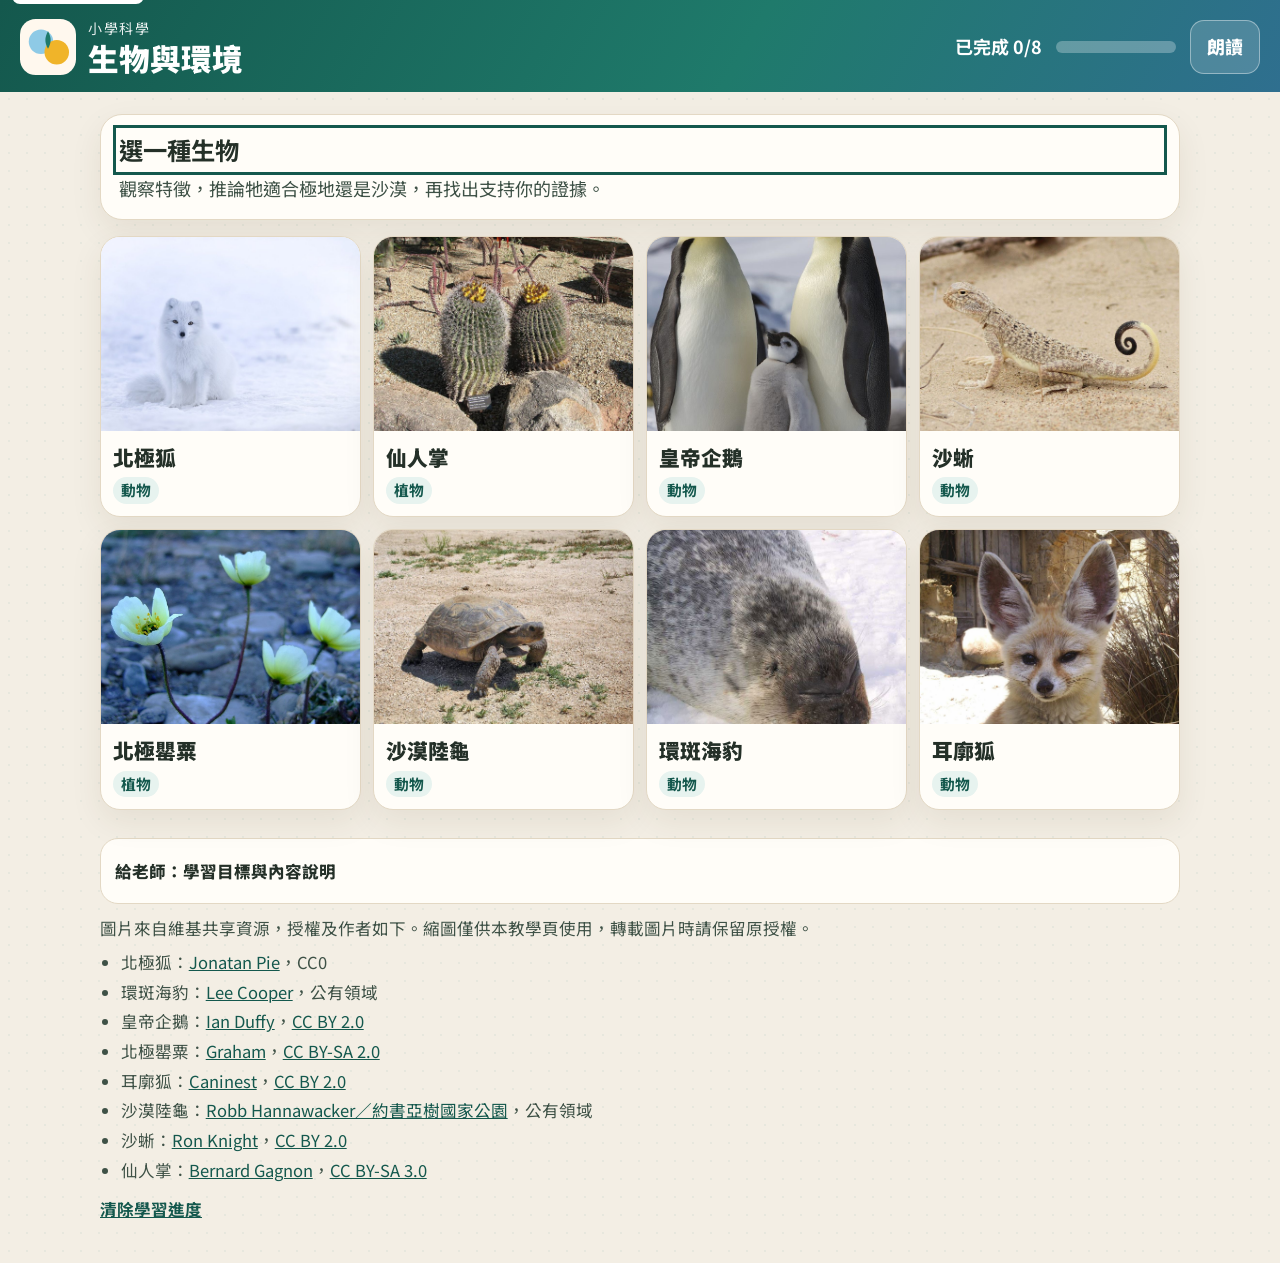
==== index.html @ 273da356 "Add a Traditional Chinese organisms-and-environment activity. Students observe eight polar and deser" ====
<!DOCTYPE html>
<html lang="zh-HK">
<head>
  <meta charset="utf-8">
  <meta name="viewport" content="width=device-width, initial-scale=1">
  <meta name="description" content="小學科學互動：觀察動植物特徵，推論牠們適應極地還是沙漠，並用證據支持判斷。">
  <meta name="theme-color" content="#1f7a6b">
  <title>生物與環境｜小學科學互動</title>
  <link rel="icon" href="favicon.svg" type="image/svg+xml">
  <link rel="preconnect" href="https://fonts.googleapis.com">
  <link rel="preconnect" href="https://fonts.gstatic.com" crossorigin>
  <link href="https://fonts.googleapis.com/css2?family=Noto+Sans+TC:wght@400;500;700;900&amp;display=swap" rel="stylesheet">
  <link rel="stylesheet" href="css/style.css?v=1">
</head>
<body>
  <a class="skip" href="#main">跳到主要內容</a>
  <header class="site-header">
    <div class="brand">
      <svg class="mark" viewBox="0 0 64 64" aria-hidden="true">
        <rect width="64" height="64" rx="18" fill="#fff8ee"/>
        <circle cx="24" cy="26" r="14" fill="#8ecae6"/>
        <circle cx="42" cy="38" r="14" fill="#f0b429"/>
        <path d="M32 14c4 7 4 13 0 20-4-7-4-13 0-20z" fill="#1f7a6b"/>
      </svg>
      <div>
        <p class="eyebrow">小學科學</p>
        <h1>生物與環境</h1>
      </div>
    </div>
    <div class="header-tools">
      <p id="progress-label" class="progress-label">已完成 0/8</p>
      <div id="progress-track" class="progress-track" role="progressbar" aria-valuemin="0" aria-valuemax="8" aria-valuenow="0" aria-labelledby="progress-label">
        <span id="progress-bar"></span>
      </div>
      <button type="button" id="speak-btn" class="btn btn-ghost" aria-pressed="false">朗讀</button>
    </div>
  </header>

  <main id="main">
    <div id="app"></div>
  </main>

  <footer class="site-footer">
    <details class="teacher">
      <summary>給老師：學習目標與內容說明</summary>
      <div class="teacher-body">
        <section>
          <h2>知識和理解</h2>
          <ul>
            <li>知道一些不同的自然環境。</li>
            <li>連繫常見的動植物與自然環境。</li>
            <li>列舉一些動物適應環境的特徵的例子。</li>
            <li>列舉一些植物適應環境的特徵的例子。</li>
          </ul>
        </section>
        <section>
          <h2>技能</h2>
          <p>進行觀察活動，根據觀察結果提出合理的推論；搜集資料，根據資料作出簡單解釋。</p>
        </section>
        <section>
          <h2>價值觀</h2>
          <p>欣賞生物適應環境的能力；尊重生命，愛護動植物，保護生態環境。</p>
        </section>
        <section>
          <h2>國家安全教育／生態安全</h2>
          <p>良好生態環境是民生福祉；加強生態保護（如生物物種安全）；生物與環境互相依存；保育環境、珍惜善用地球資源並樂於實踐。對應《香港國家安全教育課程框架（2025）》學習元素 2.7（生態安全）。</p>
        </section>
        <section>
          <h2>活動生物（供備課）</h2>
          <p>極地：北極狐、環斑海豹、皇帝企鵝（南極）、北極罌粟。沙漠：耳廓狐（芬內克狐）、沙漠陸龜、沙蜥、仙人掌（桶形仙人掌）。</p>
          <p>沙漠陸龜指北美沙漠陸龜（<em>Gopherus agassizii</em>）。沙蜥照片為蟾頭沙蜥（<em>Phrynocephalus mystaceus</em>）。本活動不使用北極熊、海象、刺蝟、駱駝、狐獴、非洲盾臂龜、非洲跳鼠。</p>
          <p>操作：可點選或拖曳。鍵盤可用 Tab 移動、Enter 確認。頁首「朗讀」會用瀏覽器語音讀出短提示（偏好 zh-HK）。</p>
        </section>
      </div>
    </details>
    <p class="footer-note">圖片來自維基共享資源，授權及作者如下。縮圖僅供本教學頁使用，轉載圖片時請保留原授權。</p>
    <ul class="credits">
      <li>北極狐：<a href="https://commons.wikimedia.org/wiki/File:Vulpes_lagopus_in_Iceland.jpg">Jonatan Pie</a>，CC0</li>
      <li>環斑海豹：<a href="https://commons.wikimedia.org/wiki/File:Ringedsealportrait.jpg">Lee Cooper</a>，公有領域</li>
      <li>皇帝企鵝：<a href="https://commons.wikimedia.org/wiki/File:Aptenodytes_forsteri_-Snow_Hill_Island,_Antarctica_-adults_and_juvenile-8.jpg">Ian Duffy</a>，<a href="https://creativecommons.org/licenses/by/2.0/">CC BY 2.0</a></li>
      <li>北極罌粟：<a href="https://commons.wikimedia.org/wiki/File:Papaver_radicatum_flowers.jpg">Graham</a>，<a href="https://creativecommons.org/licenses/by-sa/2.0/">CC BY-SA 2.0</a></li>
      <li>耳廓狐：<a href="https://commons.wikimedia.org/wiki/File:Fennec_Fox_Ears_(4394678079).jpg">Caninest</a>，<a href="https://creativecommons.org/licenses/by/2.0/">CC BY 2.0</a></li>
      <li>沙漠陸龜：<a href="https://commons.wikimedia.org/wiki/File:Desert_tortoise_(Gopherus_agassizii).jpg">Robb Hannawacker／約書亞樹國家公園</a>，公有領域</li>
      <li>沙蜥：<a href="https://commons.wikimedia.org/wiki/File:Secret_Toadhead_Agama_(Phrynocephalus_mystaceus)_(8603768596).jpg">Ron Knight</a>，<a href="https://creativecommons.org/licenses/by/2.0/">CC BY 2.0</a></li>
      <li>仙人掌：<a href="https://commons.wikimedia.org/wiki/File:Fishhook_Barrel_Cactus.jpg">Bernard Gagnon</a>，<a href="https://creativecommons.org/licenses/by-sa/3.0/">CC BY-SA 3.0</a></li>
    </ul>
    <p class="footer-actions">
      <button type="button" id="reset-btn" class="text-btn">清除學習進度</button>
    </p>
  </footer>
  <div id="live" class="visually-hidden" aria-live="polite"></div>
  <noscript><p class="noscript">請啟用 JavaScript，才能進行觀察和判斷活動。</p></noscript>
  <script src="js/app.js?v=1"></script>
</body>
</html>
---- css/style.css ----
:root {
  --ink: #243028;
  --ink-soft: #3e5146;
  --paper: #f3eee4;
  --card: #fffdf8;
  --teal: #1f7a6b;
  --teal-dark: #14584d;
  --line: #e3d8c4;
  --sun: #e39b3a;
  --ok: #1f7a4a;
  --warn-bg: #fff4d8;
  --warn-ink: #6a4510;
  --shadow: 0 12px 32px rgba(70, 48, 18, 0.08);
  --radius: 22px;
  --header-h: auto;
  font-family: "Noto Sans TC", "PingFang HK", "PingFang TC", "Microsoft JhengHei", "Heiti TC", sans-serif;
}

* { box-sizing: border-box; }

html { font-size: 18px; }

body {
  margin: 0;
  color: var(--ink);
  background-color: var(--paper);
  background-image: radial-gradient(rgba(31, 122, 107, 0.06) 1.1px, transparent 1.2px);
  background-size: 18px 18px;
  line-height: 1.55;
  min-height: 100vh;
}

img { max-width: 100%; display: block; }

button, input { font: inherit; color: inherit; }

button { cursor: pointer; }

h1, h2, h3, p { margin: 0; }

a { color: var(--teal-dark); }

.skip {
  position: absolute;
  left: 12px;
  top: -40px;
  background: #fff;
  color: var(--ink);
  padding: 8px 12px;
  z-index: 20;
  border-radius: 8px;
}

.skip:focus { top: 8px; }

.visually-hidden {
  position: absolute;
  width: 1px;
  height: 1px;
  padding: 0;
  margin: -1px;
  overflow: hidden;
  clip: rect(0, 0, 0, 0);
  white-space: nowrap;
  border: 0;
}

:focus-visible {
  outline: 3px solid var(--teal-dark);
  outline-offset: 3px;
}

.site-header {
  display: flex;
  flex-wrap: wrap;
  align-items: center;
  justify-content: space-between;
  gap: 16px 24px;
  padding: 18px 20px 16px;
  background: linear-gradient(120deg, #14584d 0%, #1f7a6b 58%, #2f6f8f 100%);
  color: #fff;
}

.brand { display: flex; align-items: center; gap: 12px; }

.mark { width: 56px; height: 56px; flex: none; }

.eyebrow {
  font-size: 0.78rem;
  letter-spacing: 0.12em;
  opacity: 0.9;
}

.site-header h1 {
  font-size: 1.7rem;
  font-weight: 900;
  line-height: 1.2;
}

.header-tools {
  display: flex;
  flex-wrap: wrap;
  align-items: center;
  gap: 10px 14px;
  min-width: min(100%, 280px);
}

.progress-label { font-weight: 700; }

.progress-track {
  flex: 1 1 120px;
  height: 12px;
  background: rgba(255, 255, 255, 0.28);
  border-radius: 999px;
  overflow: hidden;
  min-width: 120px;
}

.progress-track span {
  display: block;
  height: 100%;
  width: 0;
  background: #ffe08a;
  border-radius: inherit;
}

main {
  width: min(1080px, calc(100% - 28px));
  margin: 22px auto 28px;
}

.lede {
  background: var(--card);
  border: 1px solid var(--line);
  border-radius: var(--radius);
  padding: 16px 18px;
  box-shadow: var(--shadow);
  margin-bottom: 16px;
}

.lede h2 { font-size: 1.35rem; margin-bottom: 6px; }

.lede p { color: var(--ink-soft); }

.done-banner {
  margin-top: 12px;
  background: #e7f6ee;
  color: #14584d;
  border-radius: 14px;
  padding: 10px 12px;
  font-weight: 700;
}

.card-grid {
  display: grid;
  grid-template-columns: repeat(2, minmax(0, 1fr));
  gap: 12px;
}

.org-card {
  display: flex;
  flex-direction: column;
  text-align: left;
  padding: 0;
  border: 1px solid var(--line);
  background: var(--card);
  border-radius: 20px;
  overflow: hidden;
  box-shadow: var(--shadow);
  min-height: 100%;
}

.org-card .photo,
.org-card .ph {
  aspect-ratio: 4 / 3;
  width: 100%;
  object-fit: cover;
  background: #efe6d4;
}

.org-card .meta { padding: 10px 12px 12px; }

.org-card .name {
  display: block;
  font-size: 1.15rem;
  font-weight: 900;
}

.kind {
  display: inline-block;
  margin-top: 4px;
  font-size: 0.82rem;
  font-weight: 700;
  color: var(--teal-dark);
  background: #e7f3ef;
  border-radius: 999px;
  padding: 2px 8px;
}

.org-card.is-done { box-shadow: inset 0 0 0 3px #8dccab; }

.done-tag {
  display: inline-block;
  margin-left: 6px;
  font-size: 0.78rem;
  font-weight: 700;
  color: var(--ok);
}

.play {
  display: grid;
  gap: 14px;
}

.dossier, .stage, .result-card, .notice {
  background: var(--card);
  border: 1px solid var(--line);
  border-radius: var(--radius);
  box-shadow: var(--shadow);
}

.dossier { overflow: hidden; }

.dossier .photo,
.dossier .ph { width: 100%; aspect-ratio: 4 / 3; object-fit: cover; background: #efe6d4; }

.dossier-body { padding: 14px 14px 16px; }

.dossier h2 { font-size: 1.5rem; }

.alias { color: var(--ink-soft); font-size: 0.92rem; }

.obs-details { margin-top: 10px; }

.obs-details summary {
  font-weight: 800;
  cursor: pointer;
  min-height: 44px;
  display: flex;
  align-items: center;
}

.obs { margin: 0; padding-left: 1.15rem; }

.obs li { margin: 6px 0; }

.credit {
  margin-top: 10px;
  color: var(--ink-soft);
  font-size: 0.75rem;
}

.stage { padding: 14px; }

.steps {
  display: flex;
  gap: 8px;
  padding: 0;
  margin: 0 0 14px;
  list-style: none;
}

.steps button {
  flex: 1;
  min-height: 48px;
  border-radius: 14px;
  border: 1px solid var(--line);
  background: #f7f3ea;
  font-weight: 700;
}

.steps button[aria-current="step"] {
  background: var(--teal);
  color: #fff;
  border-color: var(--teal);
}

.steps button:disabled {
  opacity: 0.55;
  cursor: not-allowed;
}

.stage h2 { font-size: 1.35rem; margin-bottom: 8px; }

.help { color: var(--ink-soft); margin-bottom: 12px; }

.habitats {
  display: grid;
  gap: 12px;
}

.zone {
  position: relative;
  isolation: isolate;
  min-height: 168px;
  border: 3px solid transparent;
  border-radius: 24px;
  overflow: hidden;
  text-align: left;
  padding: 16px;
  color: #14384c;
}

.zone-polar .scene,
.zone-desert .scene {
  position: absolute;
  inset: 0;
  z-index: -1;
}

.zone-polar .scene {
  background:
    radial-gradient(circle at 16% 24%, #fff 0 16px, transparent 17px),
    radial-gradient(circle at 78% 20%, rgba(255, 255, 255, 0.95) 0 3px, transparent 4px),
    radial-gradient(circle at 68% 32%, rgba(255, 255, 255, 0.95) 0 2px, transparent 3px),
    radial-gradient(circle at 30% 18%, rgba(255, 255, 255, 0.8) 0 2px, transparent 3px),
    linear-gradient(180deg, transparent 58%, rgba(255, 255, 255, 0.72) 58% 68%, transparent 68%),
    linear-gradient(180deg, #8ecae6 0%, #e9f6fb 62%, #d5ebe4 100%);
}

.zone-desert .scene {
  background:
    radial-gradient(circle at 84% 26%, #fff6d0 0 26px, #f0b429 29px, transparent 31px),
    radial-gradient(ellipse at 30% 125%, #e7b56a 0 48%, transparent 49%),
    radial-gradient(ellipse at 78% 140%, #c9843d 0 55%, transparent 56%),
    linear-gradient(180deg, #f2c14d 0%, #f8ddaa 48%, #f4e3c4 100%);
}

.zone-desert { color: #5c320c; }

.zone-kicker { display: block; font-weight: 700; font-size: 0.95rem; }

.zone-name { display: block; font-size: 2rem; font-weight: 900; line-height: 1.15; }

.zone.is-selected {
  border-color: var(--teal-dark);
  box-shadow: 0 0 0 4px rgba(31, 122, 107, 0.28);
}

.zone.is-hover, .drop-zone.is-hover, .chip-pool.is-hover {
  outline: 4px solid var(--teal-dark);
  outline-offset: 2px;
}

.token-row { margin-bottom: 12px; }

.token {
  display: inline-flex;
  align-items: center;
  gap: 8px;
  min-height: 56px;
  padding: 6px 14px 6px 6px;
  background: #fff;
  border-radius: 999px;
  border: 1px solid var(--line);
  box-shadow: var(--shadow);
  touch-action: none;
  cursor: grab;
  user-select: none;
}

.token img, .token .ph-mini {
  width: 44px;
  height: 44px;
  border-radius: 50%;
  object-fit: cover;
}

.picked-habitat {
  display: flex;
  flex-wrap: wrap;
  align-items: center;
  gap: 8px;
  margin-bottom: 12px;
}

.pill {
  display: inline-flex;
  align-items: center;
  min-height: 40px;
  padding: 4px 12px;
  border-radius: 999px;
  background: #e7f3ef;
  color: var(--teal-dark);
  font-weight: 800;
}

.evidence-layout { display: grid; gap: 12px; }

.chip-pool, .drop-zone {
  border-radius: 18px;
  padding: 12px;
}

.chip-pool {
  background: #f7f3ea;
  border: 1px dashed #d9cbb3;
  display: flex;
  flex-wrap: wrap;
  gap: 10px;
  align-content: flex-start;
  min-height: 88px;
}

.pool-label, .drop-label {
  flex: 1 1 100%;
  font-weight: 800;
  font-size: 0.95rem;
}

.drop-zone {
  background: #f3faf6;
  border: 3px dashed #8dccab;
  min-height: 168px;
  display: flex;
  flex-wrap: wrap;
  gap: 10px;
  align-content: flex-start;
}

.drop-zone.is-ready { border-style: solid; border-color: var(--ok); }

.chip {
  flex: 1 1 150px;
  min-height: 52px;
  padding: 10px 14px;
  border-radius: 16px;
  border: 2px solid #e4d7c2;
  background: #fff;
  text-align: left;
  font-weight: 700;
  touch-action: none;
  user-select: none;
  line-height: 1.35;
}

.chip.in-zone {
  border-color: #8dccab;
  background: #fff;
}

.chip.in-zone::before { content: "✓ "; color: var(--ok); }

.drop-empty {
  flex: 1 1 100%;
  color: var(--ink-soft);
  margin: 8px 0 0;
}

.notice {
  margin: 12px 0 0;
  padding: 12px 14px;
  background: var(--warn-bg);
  color: var(--warn-ink);
  font-weight: 700;
}

.action-bar {
  display: flex;
  flex-wrap: wrap;
  gap: 8px;
  margin-top: 14px;
  padding-bottom: env(safe-area-inset-bottom);
}

.btn {
  min-height: 52px;
  padding: 12px 16px;
  border-radius: 14px;
  border: 2px solid transparent;
  font-weight: 800;
}

.btn-primary { background: var(--teal); color: #fff; flex: 1 1 220px; }

.btn-primary:disabled, .btn-primary[aria-disabled="true"] {
  background: #d7d0c3;
  color: #5e584e;
  cursor: not-allowed;
}

.btn-secondary {
  background: #fff;
  border-color: var(--line);
  flex: 1 1 140px;
}

.btn-ghost {
  background: rgba(255, 255, 255, 0.16);
  color: #fff;
  border: 1px solid rgba(255, 255, 255, 0.4);
  min-height: 48px;
}

.result-card { padding: 18px 16px 16px; position: relative; overflow: hidden; }

.result-card h2 { font-size: 1.6rem; margin-bottom: 8px; }

.result-card.is-right { box-shadow: inset 0 0 0 3px #8dccab, var(--shadow); }

.result-card.is-wrong { background: #fffaf0; }

.choice-recap { margin: 8px 0; font-weight: 700; }

.explain { margin: 8px 0; }

.found { margin: 8px 0 0; padding-left: 1.15rem; }

.eco {
  margin-top: 14px;
  background: #e7f6ee;
  border-radius: 16px;
  padding: 12px;
}

.eco h3 { font-size: 1.05rem; margin-bottom: 4px; }

.burst { pointer-events: none; position: absolute; inset: 0; }

.burst i {
  position: absolute;
  width: 10px;
  height: 10px;
  border-radius: 50%;
  top: 18px;
  background: var(--sun);
  animation: rise 900ms ease-out both;
}

.burst i:nth-child(1) { left: 12%; background: #1f7a6b; }
.burst i:nth-child(2) { left: 28%; animation-delay: 40ms; background: #e07a5f; }
.burst i:nth-child(3) { left: 46%; animation-delay: 80ms; }
.burst i:nth-child(4) { left: 62%; animation-delay: 20ms; background: #3d7ea6; }
.burst i:nth-child(5) { left: 78%; animation-delay: 100ms; background: #1f7a6b; }
.burst i:nth-child(6) { left: 90%; animation-delay: 60ms; background: #e07a5f; }

@keyframes rise {
  from { transform: translateY(12px) scale(0.6); opacity: 0; }
  to { transform: translateY(-28px) scale(1); opacity: 1; }
}

.shake { animation: shake 0.45s ease; }

@keyframes shake {
  0%, 100% { transform: translateX(0); }
  25% { transform: translateX(-8px); }
  50% { transform: translateX(8px); }
  75% { transform: translateX(-4px); }
}

.drag-ghost {
  position: fixed;
  z-index: 40;
  pointer-events: none;
  margin: 0;
  transform: rotate(-2deg) scale(1.03);
  box-shadow: 0 14px 28px rgba(40, 24, 8, 0.2);
}

.is-dragging { opacity: 0.35; }

.ph {
  display: grid;
  place-items: center;
  text-align: center;
  font-weight: 900;
  padding: 12px;
}

.ph-polar { background: linear-gradient(180deg, #d7eef8, #f7fbfe); color: #1d4e73; }
.ph-desert { background: linear-gradient(180deg, #f8e0b0, #fff8ee); color: #8a4b16; }

.ph-emoji { font-size: 2.4rem; display: block; }

.site-footer {
  width: min(1080px, calc(100% - 28px));
  margin: 0 auto 32px;
  color: var(--ink-soft);
  font-size: 0.92rem;
}

.teacher {
  background: var(--card);
  border: 1px solid var(--line);
  border-radius: 18px;
  padding: 10px 14px;
  margin-bottom: 12px;
}

.teacher summary {
  font-weight: 800;
  color: var(--ink);
  cursor: pointer;
  min-height: 44px;
  display: flex;
  align-items: center;
}

.teacher-body {
  display: grid;
  gap: 10px;
  padding: 8px 0 4px;
}

.teacher h2 { font-size: 1rem; color: var(--ink); }

.teacher ul { margin: 6px 0 0; padding-left: 1.2rem; }

.footer-note { margin: 8px 0; }

.credits {
  margin: 0;
  padding-left: 1.15rem;
}

.credits li { margin: 4px 0; }

.text-btn {
  background: none;
  border: 0;
  color: var(--teal-dark);
  font-weight: 700;
  min-height: 44px;
  padding: 8px 0;
  text-decoration: underline;
}

.noscript {
  width: min(1080px, calc(100% - 28px));
  margin: 12px auto;
  padding: 12px;
  background: var(--warn-bg);
  border-radius: 12px;
}

@media (min-width: 720px) {
  .card-grid { grid-template-columns: repeat(4, minmax(0, 1fr)); }
  .habitats { grid-template-columns: 1fr 1fr; }
  .evidence-layout { grid-template-columns: 1.15fr 0.85fr; align-items: start; }
  .chip-pool { order: 1; }
  .drop-zone { order: 2; min-height: 280px; position: static; }
}

@media (min-width: 900px) {
  .play { grid-template-columns: 300px 1fr; align-items: start; }
  .dossier { position: sticky; top: 12px; }
  html { font-size: 18px; }
}

@media (max-width: 719px) {
  html { font-size: 17px; }
  .site-header h1 { font-size: 1.45rem; }
  .dossier {
    display: grid;
    grid-template-columns: 104px 1fr;
    align-items: stretch;
  }
  .dossier .photo,
  .dossier .ph { aspect-ratio: 1; height: 100%; min-height: 104px; }
  .dossier-body { padding: 10px 10px 12px; }
  .dossier h2 { font-size: 1.25rem; }
  .zone { min-height: 132px; }
  .zone-name { font-size: 1.7rem; }
  .drop-zone { position: static; min-height: 148px; }
}

@media (hover: hover) {
  .org-card:hover { transform: translateY(-3px); }
  .btn-primary:hover:not(:disabled) { background: var(--teal-dark); }
}

@media (prefers-reduced-motion: reduce) {
  *, *::before, *::after {
    animation: none !important;
    transition: none !important;
  }
  .org-card:hover { transform: none; }
  .shake { outline: 3px solid var(--sun); }
}
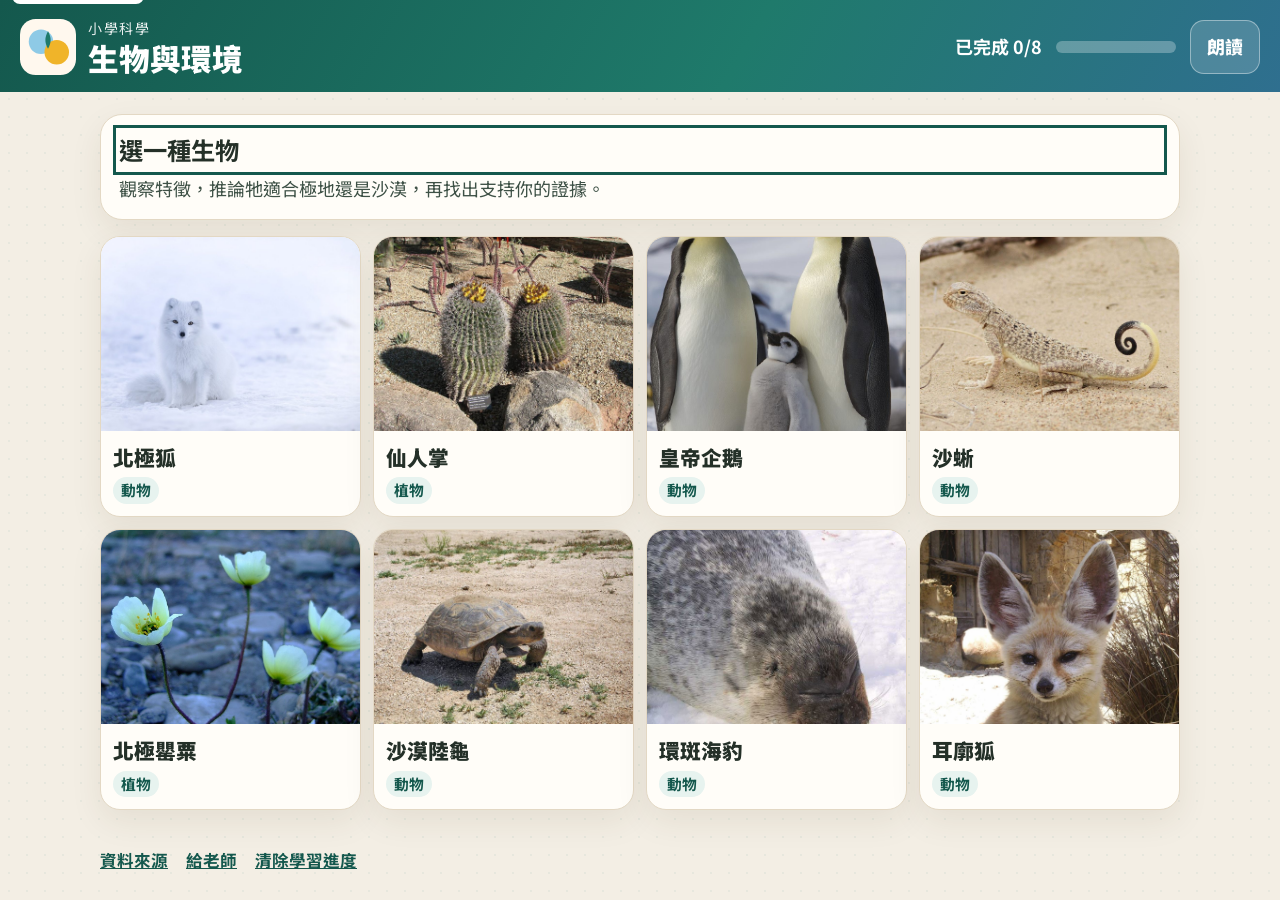
==== commit 02e8712f: "Hide credits in a modal and move teacher notes behind a password. Student pages keep image credits a" ====
--- a/index.html
+++ b/index.html
@@ -10,7 +10,7 @@
   <link rel="preconnect" href="https://fonts.googleapis.com">
   <link rel="preconnect" href="https://fonts.gstatic.com" crossorigin>
   <link href="https://fonts.googleapis.com/css2?family=Noto+Sans+TC:wght@400;500;700;900&amp;display=swap" rel="stylesheet">
-  <link rel="stylesheet" href="css/style.css?v=1">
+  <link rel="stylesheet" href="css/style.css?v=2">
 </head>
 <body>
   <a class="skip" href="#main">跳到主要內容</a>
@@ -41,55 +41,31 @@
   </main>
 
   <footer class="site-footer">
-    <details class="teacher">
-      <summary>給老師：學習目標與內容說明</summary>
-      <div class="teacher-body">
-        <section>
-          <h2>知識和理解</h2>
-          <ul>
-            <li>知道一些不同的自然環境。</li>
-            <li>連繫常見的動植物與自然環境。</li>
-            <li>列舉一些動物適應環境的特徵的例子。</li>
-            <li>列舉一些植物適應環境的特徵的例子。</li>
-          </ul>
-        </section>
-        <section>
-          <h2>技能</h2>
-          <p>進行觀察活動，根據觀察結果提出合理的推論；搜集資料，根據資料作出簡單解釋。</p>
-        </section>
-        <section>
-          <h2>價值觀</h2>
-          <p>欣賞生物適應環境的能力；尊重生命，愛護動植物，保護生態環境。</p>
-        </section>
-        <section>
-          <h2>國家安全教育／生態安全</h2>
-          <p>良好生態環境是民生福祉；加強生態保護（如生物物種安全）；生物與環境互相依存；保育環境、珍惜善用地球資源並樂於實踐。對應《香港國家安全教育課程框架（2025）》學習元素 2.7（生態安全）。</p>
-        </section>
-        <section>
-          <h2>活動生物（供備課）</h2>
-          <p>極地：北極狐、環斑海豹、皇帝企鵝（南極）、北極罌粟。沙漠：耳廓狐（芬內克狐）、沙漠陸龜、沙蜥、仙人掌（桶形仙人掌）。</p>
-          <p>沙漠陸龜指北美沙漠陸龜（<em>Gopherus agassizii</em>）。沙蜥照片為蟾頭沙蜥（<em>Phrynocephalus mystaceus</em>）。本活動不使用北極熊、海象、刺蝟、駱駝、狐獴、非洲盾臂龜、非洲跳鼠。</p>
-          <p>操作：可點選或拖曳。鍵盤可用 Tab 移動、Enter 確認。頁首「朗讀」會用瀏覽器語音讀出短提示（偏好 zh-HK）。</p>
-        </section>
-      </div>
-    </details>
-    <p class="footer-note">圖片來自維基共享資源，授權及作者如下。縮圖僅供本教學頁使用，轉載圖片時請保留原授權。</p>
-    <ul class="credits">
-      <li>北極狐：<a href="https://commons.wikimedia.org/wiki/File:Vulpes_lagopus_in_Iceland.jpg">Jonatan Pie</a>，CC0</li>
-      <li>環斑海豹：<a href="https://commons.wikimedia.org/wiki/File:Ringedsealportrait.jpg">Lee Cooper</a>，公有領域</li>
-      <li>皇帝企鵝：<a href="https://commons.wikimedia.org/wiki/File:Aptenodytes_forsteri_-Snow_Hill_Island,_Antarctica_-adults_and_juvenile-8.jpg">Ian Duffy</a>，<a href="https://creativecommons.org/licenses/by/2.0/">CC BY 2.0</a></li>
-      <li>北極罌粟：<a href="https://commons.wikimedia.org/wiki/File:Papaver_radicatum_flowers.jpg">Graham</a>，<a href="https://creativecommons.org/licenses/by-sa/2.0/">CC BY-SA 2.0</a></li>
-      <li>耳廓狐：<a href="https://commons.wikimedia.org/wiki/File:Fennec_Fox_Ears_(4394678079).jpg">Caninest</a>，<a href="https://creativecommons.org/licenses/by/2.0/">CC BY 2.0</a></li>
-      <li>沙漠陸龜：<a href="https://commons.wikimedia.org/wiki/File:Desert_tortoise_(Gopherus_agassizii).jpg">Robb Hannawacker／約書亞樹國家公園</a>，公有領域</li>
-      <li>沙蜥：<a href="https://commons.wikimedia.org/wiki/File:Secret_Toadhead_Agama_(Phrynocephalus_mystaceus)_(8603768596).jpg">Ron Knight</a>，<a href="https://creativecommons.org/licenses/by/2.0/">CC BY 2.0</a></li>
-      <li>仙人掌：<a href="https://commons.wikimedia.org/wiki/File:Fishhook_Barrel_Cactus.jpg">Bernard Gagnon</a>，<a href="https://creativecommons.org/licenses/by-sa/3.0/">CC BY-SA 3.0</a></li>
-    </ul>
     <p class="footer-actions">
+      <button type="button" id="credits-btn" class="text-btn">資料來源</button>
+      <a class="text-btn" href="teacher.html" target="_blank" rel="noopener noreferrer">給老師</a>
       <button type="button" id="reset-btn" class="text-btn">清除學習進度</button>
     </p>
   </footer>
+  <dialog id="credits-dialog" aria-labelledby="credits-title">
+    <div class="dialog-card">
+      <h2 id="credits-title">資料來源</h2>
+      <p class="dialog-lead">圖片來自維基共享資源。轉載圖片時請保留原授權。</p>
+      <ul class="credits">
+        <li>北極狐：<a href="https://commons.wikimedia.org/wiki/File:Vulpes_lagopus_in_Iceland.jpg">Jonatan Pie</a>，CC0</li>
+        <li>環斑海豹：<a href="https://commons.wikimedia.org/wiki/File:Ringedsealportrait.jpg">Lee Cooper</a>，公有領域</li>
+        <li>皇帝企鵝：<a href="https://commons.wikimedia.org/wiki/File:Aptenodytes_forsteri_-Snow_Hill_Island,_Antarctica_-adults_and_juvenile-8.jpg">Ian Duffy</a>，<a href="https://creativecommons.org/licenses/by/2.0/">CC BY 2.0</a></li>
+        <li>北極罌粟：<a href="https://commons.wikimedia.org/wiki/File:Papaver_radicatum_flowers.jpg">Graham</a>，<a href="https://creativecommons.org/licenses/by-sa/2.0/">CC BY-SA 2.0</a></li>
+        <li>耳廓狐：<a href="https://commons.wikimedia.org/wiki/File:Fennec_Fox_Ears_(4394678079).jpg">Caninest</a>，<a href="https://creativecommons.org/licenses/by/2.0/">CC BY 2.0</a></li>
+        <li>沙漠陸龜：<a href="https://commons.wikimedia.org/wiki/File:Desert_tortoise_(Gopherus_agassizii).jpg">Robb Hannawacker／約書亞樹國家公園</a>，公有領域</li>
+        <li>沙蜥：<a href="https://commons.wikimedia.org/wiki/File:Secret_Toadhead_Agama_(Phrynocephalus_mystaceus)_(8603768596).jpg">Ron Knight</a>，<a href="https://creativecommons.org/licenses/by/2.0/">CC BY 2.0</a></li>
+        <li>仙人掌：<a href="https://commons.wikimedia.org/wiki/File:Fishhook_Barrel_Cactus.jpg">Bernard Gagnon</a>，<a href="https://creativecommons.org/licenses/by-sa/3.0/">CC BY-SA 3.0</a></li>
+      </ul>
+      <button type="button" id="credits-close" class="btn btn-primary">關閉</button>
+    </div>
+  </dialog>
   <div id="live" class="visually-hidden" aria-live="polite"></div>
   <noscript><p class="noscript">請啟用 JavaScript，才能進行觀察和判斷活動。</p></noscript>
-  <script src="js/app.js?v=1"></script>
+  <script src="js/app.js?v=2"></script>
 </body>
 </html>
--- a/css/style.css
+++ b/css/style.css
@@ -244,12 +244,6 @@
 
 .obs li { margin: 6px 0; }
 
-.credit {
-  margin-top: 10px;
-  color: var(--ink-soft);
-  font-size: 0.75rem;
-}
-
 .stage { padding: 14px; }
 
 .steps {
@@ -579,41 +573,47 @@
   font-size: 0.92rem;
 }
 
-.teacher {
+.footer-actions {
+  display: flex;
+  flex-wrap: wrap;
+  gap: 4px 18px;
+  align-items: center;
+}
+
+dialog {
+  border: 0;
+  padding: 0;
+  background: transparent;
+  max-width: min(560px, calc(100vw - 24px));
+  color: var(--ink);
+}
+
+dialog::backdrop { background: rgba(36, 48, 40, 0.48); }
+
+.dialog-card,
+.gate-card,
+.teacher-panel {
   background: var(--card);
   border: 1px solid var(--line);
-  border-radius: 18px;
-  padding: 10px 14px;
-  margin-bottom: 12px;
-}
-
-.teacher summary {
-  font-weight: 800;
-  color: var(--ink);
-  cursor: pointer;
-  min-height: 44px;
-  display: flex;
-  align-items: center;
-}
-
-.teacher-body {
-  display: grid;
-  gap: 10px;
-  padding: 8px 0 4px;
-}
-
-.teacher h2 { font-size: 1rem; color: var(--ink); }
-
-.teacher ul { margin: 6px 0 0; padding-left: 1.2rem; }
-
-.footer-note { margin: 8px 0; }
+  border-radius: 22px;
+  box-shadow: var(--shadow);
+}
+
+.dialog-card { padding: 18px 18px 16px; }
+
+.dialog-card h2,
+.gate-card h2 { font-size: 1.4rem; margin-bottom: 8px; }
+
+.dialog-lead { color: var(--ink-soft); margin-bottom: 10px; }
 
 .credits {
-  margin: 0;
+  margin: 0 0 14px;
   padding-left: 1.15rem;
 }
 
-.credits li { margin: 4px 0; }
+.credits li { margin: 6px 0; }
+
+.dialog-card .btn-primary { width: 100%; }
 
 .text-btn {
   background: none;
@@ -624,6 +624,48 @@
   padding: 8px 0;
   text-decoration: underline;
 }
+
+a.text-btn { display: inline-flex; align-items: center; }
+
+.gate {
+  width: min(720px, calc(100% - 28px));
+  margin: 28px auto 40px;
+}
+
+.gate-card { padding: 22px 20px 18px; }
+
+.gate-card p { color: var(--ink-soft); margin-bottom: 14px; }
+
+.gate-form { display: grid; gap: 8px; }
+
+.gate-form label { font-weight: 800; }
+
+.gate-form input {
+  min-height: 52px;
+  border-radius: 14px;
+  border: 2px solid var(--line);
+  padding: 10px 14px;
+  background: #fff;
+}
+
+.gate-error {
+  margin: 4px 0 0;
+  padding: 10px 12px;
+  border-radius: 12px;
+  background: #fff1ea;
+  color: #8a3418;
+  font-weight: 800;
+}
+
+.teacher-panel { margin-top: 16px; padding: 8px 18px 16px; }
+
+.teacher-panel section { padding: 12px 0; border-top: 1px solid var(--line); }
+
+.teacher-panel h2 { font-size: 1.15rem; margin-bottom: 6px; }
+
+.teacher-panel ul { margin: 6px 0 0; padding-left: 1.2rem; }
+
+.teacher-panel p { margin-top: 6px; }
 
 .noscript {
   width: min(1080px, calc(100% - 28px));
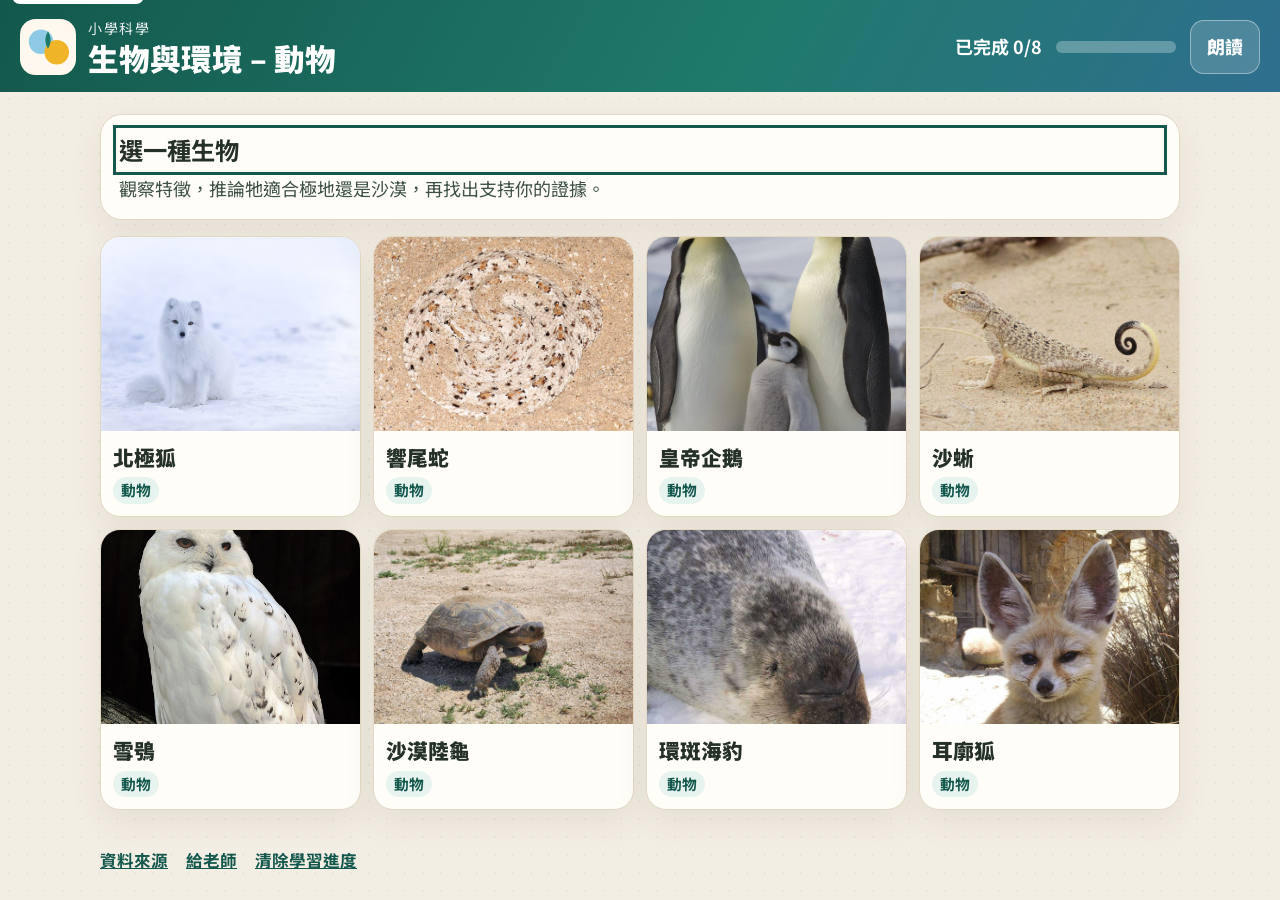
==== commit 033a4f63: "Make the activity an animals-only edition titled 生物與環境 – 動物. Replace the arctic poppy and cactus wit" ====
--- a/index.html
+++ b/index.html
@@ -3,14 +3,17 @@
 <head>
   <meta charset="utf-8">
   <meta name="viewport" content="width=device-width, initial-scale=1">
-  <meta name="description" content="小學科學互動：觀察動植物特徵，推論牠們適應極地還是沙漠，並用證據支持判斷。">
+  <meta name="description" content="小學科學互動（動物版）：觀察動物特徵，推論牠們適應極地還是沙漠，並用證據支持判斷。">
+  <meta property="og:title" content="生物與環境 – 動物">
+  <meta property="og:description" content="觀察動物特徵，判斷牠們適應極地還是沙漠，並用證據支持判斷。">
+  <meta property="og:type" content="website">
   <meta name="theme-color" content="#1f7a6b">
-  <title>生物與環境｜小學科學互動</title>
+  <title>生物與環境 – 動物｜小學科學互動</title>
   <link rel="icon" href="favicon.svg" type="image/svg+xml">
   <link rel="preconnect" href="https://fonts.googleapis.com">
   <link rel="preconnect" href="https://fonts.gstatic.com" crossorigin>
   <link href="https://fonts.googleapis.com/css2?family=Noto+Sans+TC:wght@400;500;700;900&amp;display=swap" rel="stylesheet">
-  <link rel="stylesheet" href="css/style.css?v=2">
+  <link rel="stylesheet" href="css/style.css?v=3">
 </head>
 <body>
   <a class="skip" href="#main">跳到主要內容</a>
@@ -24,7 +27,7 @@
       </svg>
       <div>
         <p class="eyebrow">小學科學</p>
-        <h1>生物與環境</h1>
+        <h1>生物與環境 – 動物</h1>
       </div>
     </div>
     <div class="header-tools">
@@ -55,17 +58,17 @@
         <li>北極狐：<a href="https://commons.wikimedia.org/wiki/File:Vulpes_lagopus_in_Iceland.jpg">Jonatan Pie</a>，CC0</li>
         <li>環斑海豹：<a href="https://commons.wikimedia.org/wiki/File:Ringedsealportrait.jpg">Lee Cooper</a>，公有領域</li>
         <li>皇帝企鵝：<a href="https://commons.wikimedia.org/wiki/File:Aptenodytes_forsteri_-Snow_Hill_Island,_Antarctica_-adults_and_juvenile-8.jpg">Ian Duffy</a>，<a href="https://creativecommons.org/licenses/by/2.0/">CC BY 2.0</a></li>
-        <li>北極罌粟：<a href="https://commons.wikimedia.org/wiki/File:Papaver_radicatum_flowers.jpg">Graham</a>，<a href="https://creativecommons.org/licenses/by-sa/2.0/">CC BY-SA 2.0</a></li>
+        <li>雪鴞：<a href="https://commons.wikimedia.org/wiki/File:Bubo_scandiacus_(Linnaeus,_1758)_Male.jpg">Michael Gäbler</a>，<a href="https://creativecommons.org/licenses/by-sa/3.0/">CC BY-SA 3.0</a></li>
         <li>耳廓狐：<a href="https://commons.wikimedia.org/wiki/File:Fennec_Fox_Ears_(4394678079).jpg">Caninest</a>，<a href="https://creativecommons.org/licenses/by/2.0/">CC BY 2.0</a></li>
         <li>沙漠陸龜：<a href="https://commons.wikimedia.org/wiki/File:Desert_tortoise_(Gopherus_agassizii).jpg">Robb Hannawacker／約書亞樹國家公園</a>，公有領域</li>
         <li>沙蜥：<a href="https://commons.wikimedia.org/wiki/File:Secret_Toadhead_Agama_(Phrynocephalus_mystaceus)_(8603768596).jpg">Ron Knight</a>，<a href="https://creativecommons.org/licenses/by/2.0/">CC BY 2.0</a></li>
-        <li>仙人掌：<a href="https://commons.wikimedia.org/wiki/File:Fishhook_Barrel_Cactus.jpg">Bernard Gagnon</a>，<a href="https://creativecommons.org/licenses/by-sa/3.0/">CC BY-SA 3.0</a></li>
+        <li>響尾蛇：<a href="https://commons.wikimedia.org/wiki/File:Crotalus_cerastes_(Colorado_Desert_Sidewinder)_(3583100567).jpg">Marshal Hedin</a>，<a href="https://creativecommons.org/licenses/by/2.0/">CC BY 2.0</a></li>
       </ul>
       <button type="button" id="credits-close" class="btn btn-primary">關閉</button>
     </div>
   </dialog>
   <div id="live" class="visually-hidden" aria-live="polite"></div>
   <noscript><p class="noscript">請啟用 JavaScript，才能進行觀察和判斷活動。</p></noscript>
-  <script src="js/app.js?v=2"></script>
+  <script src="js/app.js?v=3"></script>
 </body>
 </html>
